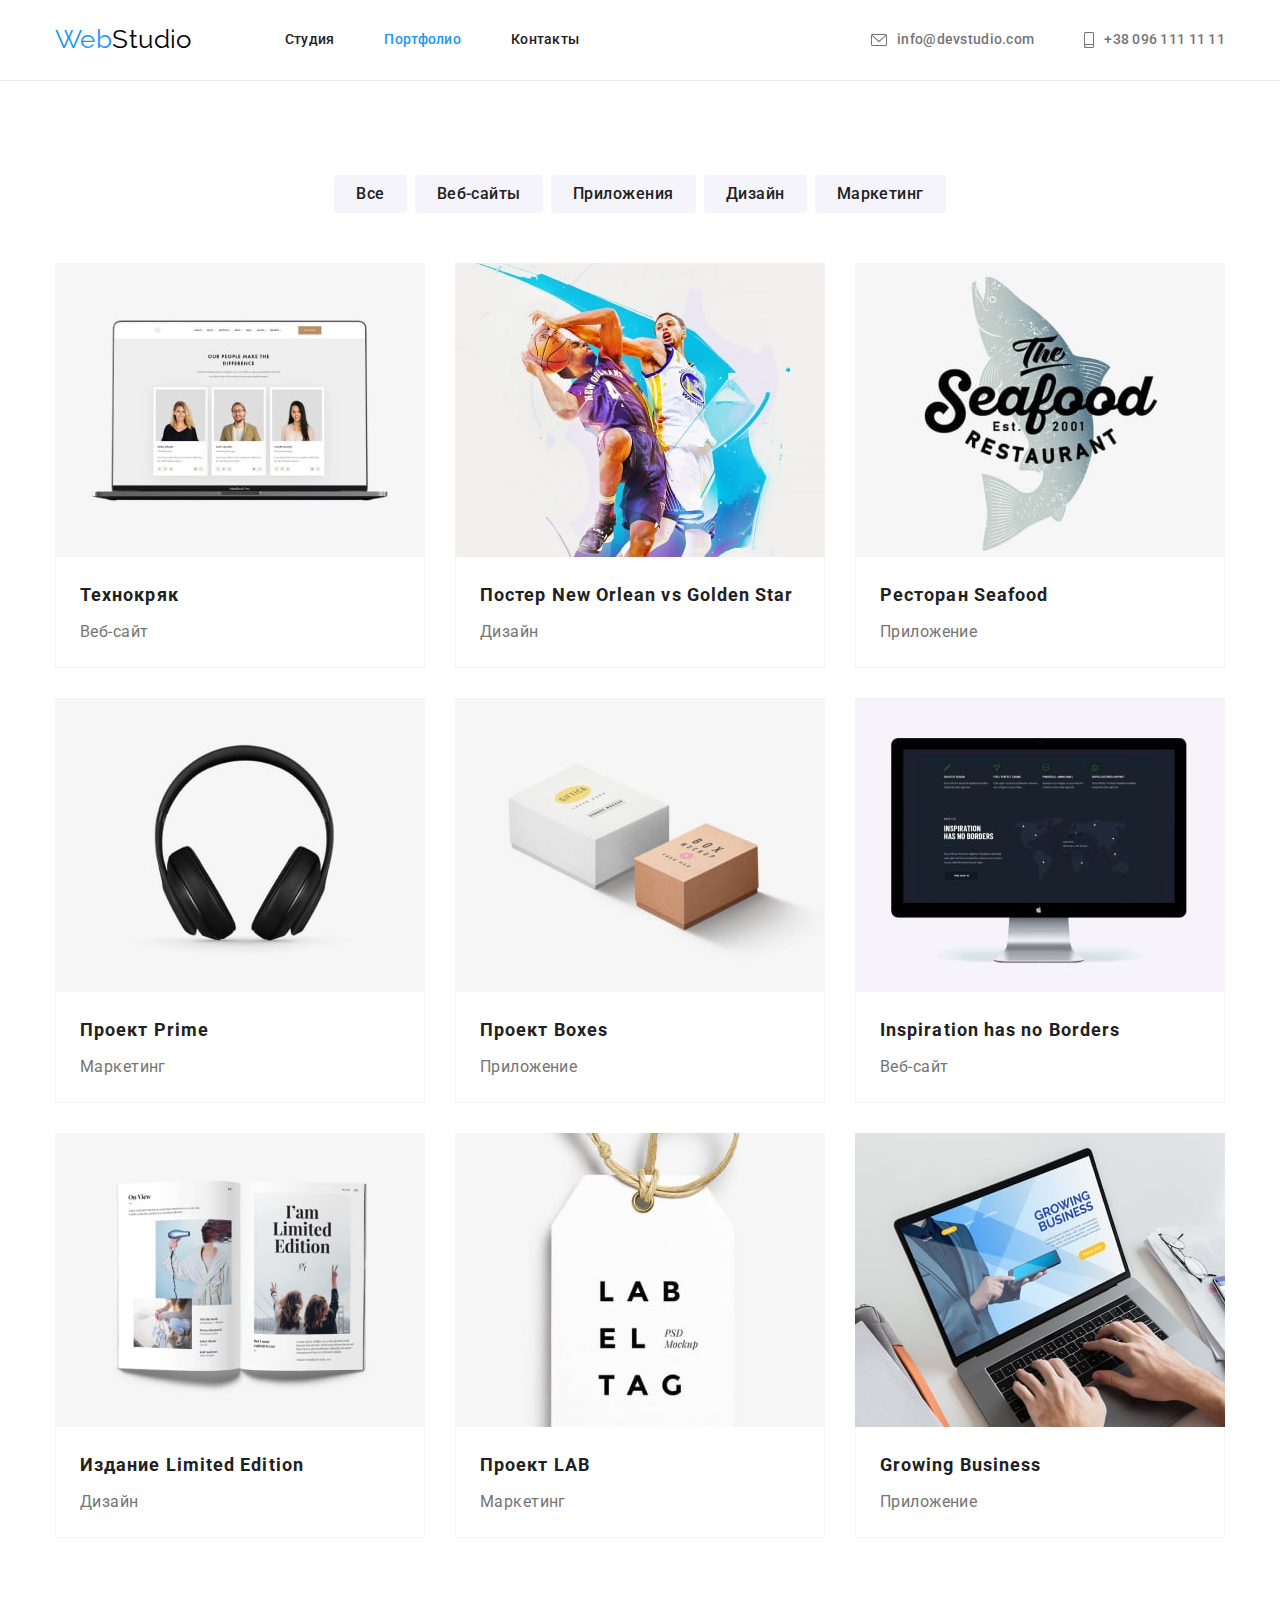
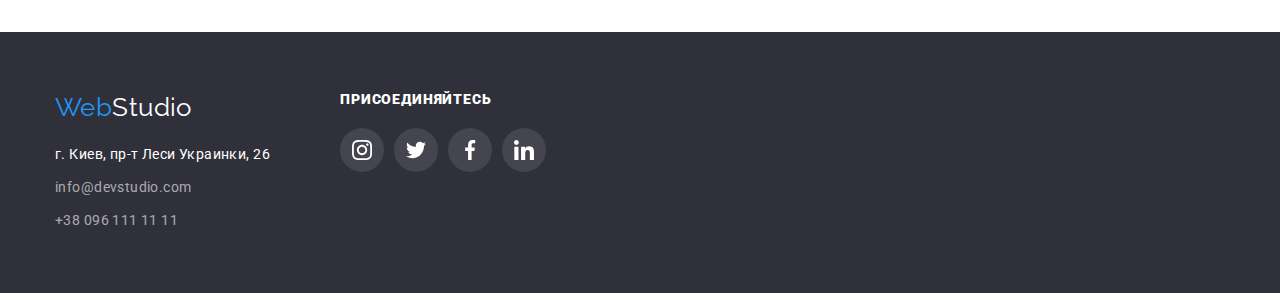
==== portfolio.html @ 4023d110 "Начало" ====
<!DOCTYPE html>
<html lang="ru">

<head>
  <meta charset="UTF-8">
  <meta http-equiv="X-UA-Compatible" content="IE=edge">
  <meta name="viewport" content="width=device-width, initial-scale=1.0">
  <title>Портфолио</title>
  <link rel="preconnect" href="https://fonts.googleapis.com">
  <link rel="preconnect" href="https://fonts.gstatic.com" crossorigin>
  <link href="https://fonts.googleapis.com/css2?family=Raleway:wght@700&family=Roboto:wght@400;500;700;900&display=swap"
    rel="stylesheet">
    <link rel="stylesheet" href="https://cdnjs.cloudflare.com/ajax/libs/modern-normalize/1.1.0/modern-normalize.min.css">
    <link rel="stylesheet" href="./css/styles.css">
</head>

<body>

<!-- Шапка сайта -->
  <header class="page-header">
    <div class="container">
      <nav class="page-header-nav">
        <a class="logo" href="./index.html"><span class="logo-web">Web</span>Studio</a>
        <ul class="list nav-list">
          <li class="nav-item"><a class="nav-link" href="./index.html">Студия</a></li>
          <li class="nav-item"><a class="active nav-link " href="./portfolio.html">Портфолио</a></li>
          <li class="nav-item"><a class="nav-link" href="/">Контакты</a></li>
        </ul>
      </nav>
      <ul class="nav-contacts list">
        <li class="nav-contact-item">
          <a class="nav-contact" href="mailto:info@devstudio.com">
            <svg class="nav-svg" width="16" height="12">
              <use href="./images/icons.svg#icon-envlope"></use>
            </svg>
            info@devstudio.com
          </a>
        </li>
        <li class="nav-contact-item">
          <a class="nav-contact" href="tel:+380961111111">
            <svg class="nav-svg" width="10" height="16">
              <use href="./images/icons.svg#icon-smartphone"></use>
            </svg>
            +38 096 111 11 11
          </a>
        </li>
      </ul>
    </div>
  </header>

  <main>
  <section class="portfolio section" >
    <h1 class="visually-hidden">Примеры наших работ в разных направлениях</h1>
  <!-- Фильтр сортировки элементов -->
    <h2 class="visually-hidden">Фильтр выбора работ</h2>
    <div class="container">
      <ul class="list portfolio-buttons">
        <li class="portfolio-item-btn"><button type="button" class="portfolio-button">Все</button></li>
        <li class="portfolio-item-btn"><button type="button" class="portfolio-button">Веб-сайты</button></li>
        <li class="portfolio-item-btn"><button type="button" class="portfolio-button">Приложения</button></li>
        <li class="portfolio-item-btn"><button type="button" class="portfolio-button">Дизайн</button></li>
        <li class="portfolio-item-btn"><button type="button" class="portfolio-button">Маркетинг</button></li>
      </ul>
    </div>

<!-- Список работ из портфолио -->
    <div class="container">
      <h2 class="visually-hidden">Галерея работ</h2>
      <ul class="list portfolio-list">
        <li class="portfolio-list-item">
          <a href="/">
            <img class="portfolio-photo" src="./images/project-technocrack.jpg" alt="скриншот веб-сайта технокряк" width="370">
            <div class="portfolio-frame">
              <h3 class="portfolio-name">Технокряк</h3>
              <p class="portfolio-type">Веб-сайт</p>
            </div>
          </a>
        </li>

        <li class="portfolio-list-item">
          <a href="/">
            <img  class="portfolio-photo" src="./images/neworlean-goldenstar-poster.jpg" alt="фотография постера New Orlean vs Golden Star" width="370">
            <div class="portfolio-frame">
              <h3 class="portfolio-name">Постер New Orlean vs Golden Star</h3>
              <p class="portfolio-type">Дизайн</p>
          </div>
          </a>
        </li>

        <li class="portfolio-list-item">
          <a href="/">
            <img  class="portfolio-photo" src="./images/seafood-restautant.jpg" alt="логотип ресторана Seafood" width="370">
            <div class="portfolio-frame">
              <h3 class="portfolio-name">Ресторан Seafood</h3>
            <p class="portfolio-type">Приложение</p>
          </div>
          </a>
        </li>

        <li class="portfolio-list-item">
          <a href="/">
            <img  class="portfolio-photo" src="./images/prime-project.jpg" alt="фотография наушников" width="370">
            <div class="portfolio-frame">
              <h3 class="portfolio-name">Проект Prime</h3>
            <p class="portfolio-type">Маркетинг</p>
          </div>
          </a>
        </li>

        <li class="portfolio-list-item">
          <a href="/">
            <img  class="portfolio-photo" src="./images/boxes-project.jpg" alt="фотография двух коробок" width="370">
            <div class="portfolio-frame">
              <h3 class="portfolio-name">Проект Boxes</h3>
            <p class="portfolio-type">Приложение</p>
          </div>
          </a>
        </li>
        
        <li class="portfolio-list-item">
          <a href="/">
            <img  class="portfolio-photo" src="./images/inspiration-has-no-borders.jpg" alt="фотография монитора с изображением" width="370">
            <div class="portfolio-frame">
              <h3 class="portfolio-name">Inspiration has no Borders</h3>
            <p class="portfolio-type">Веб-сайт</p>
          </div>
          </a>
        </li>
        
        <li class="portfolio-list-item">
          <a href="/">
            <img  class="portfolio-photo" src="./images/limited-edition-project.jpg" alt="фотография раскрытого журнала" width="370">
            <div class="portfolio-frame">
              <h3 class="portfolio-name">Издание Limited Edition</h3>
            <p class="portfolio-type">Дизайн</p>
          </div>
          </a>
        </li>

        <li class="portfolio-list-item">
          <a href="/">
            <img  class="portfolio-photo" src="./images/lab-project.jpg" alt="фотография бирки с логотипом LAB" width="370">
            <div class="portfolio-frame">
              <h3 class="portfolio-name">Проект LAB</h3>
            <p class="portfolio-type">Маркетинг</p>
          </div>
          </a>
        </li>

        <li class="portfolio-list-item">
          <a href="/">
            <img  class="portfolio-photo" src="./images/growing-business-project.jpg" alt="фотография человека с ноутбуком" width="370">
            <div class="portfolio-frame">
              <h3 class="portfolio-name">Growing Business</h3>
            <p class="portfolio-type">Приложение</p>
          </div>
          </a>
        </li>
        
      </ul>
    </div>
  </section>
  </main>
    
<!-- Футер сайта -->
<footer class="footer">
  <div class="container">
    <div class="contacts">
      <p class="logo"><a class="link" href="./index.html"><span class="logo-web">Web</span><span
            class="logo-footer">Studio</span></a></p>
      <ul class="footer-list list">
        <li>
          <p class="footer-address"><a class="link" href="https://goo.gl/maps/79tdAXcRNP72xCpw5">г. Киев, пр-т Леси
              Украинки, 26</a></p>
        </li>
        <li>
          <p class="footer-contacts mail"><a class="link" href="mailto:info@devstudio.com">info@devstudio.com</a></p>
        </li>
        <li>
          <p class="footer-contacts"><a class="link" href="tel:+380961111111"> +38 096 111 11 11</a></p>
        </li>
      </ul>
    </div>
    <div class="footer-sm">
      <h3 class="footer-call">Присоединяйтесь</h3>
      <ul class="social-media list">
        <li>
          <a class="sm-icon" href="/">
            <svg>
              <use href="./images/icons.svg#icon-insta"></use>
            </svg>
          </a>
        </li>
        <li>
          <a class="sm-icon" href="/">
            <svg>
              <use href="./images/icons.svg#icon-twitter"></use>
            </svg>
          </a>
        </li>
        <li>
          <a class="sm-icon" href="/">
            <svg>
              <use href="./images/icons.svg#icon-fb"></use>
            </svg>
          </a>
        </li>
        <li>
          <a class="sm-icon" href="/">
            <svg>
              <use href="./images/icons.svg#icon-linkdin"></use>
            </svg>
          </a>
        </li>
      </ul>
    </div>
  </div>
</footer>

</body>
</html>
---- css/styles.css ----
:root {
  --primary-text-color: #757575;
  --secondary-text-color: #212121;
  --hero-bgc: #2f303a;
  --hero-title: #ffffff;
  --bgc-color: #ffffff;
  --bgc-footer: #2f303a;
  --bgc-hero: #2f303a;
  --bgc-ourteam: #f5f4fa;
  --ff-accent: Raleway, sans-serif;
  --accent-color: #2196f3;
}

* {
  box-sizing: border-box;
}

body {
  color: var(--primary-text-color);
  background-color: var(--bgc-color);
  font-family: roboto, sans-serif;
  letter-spacing: 0.03em;
  font-size: 14px;
}

.section {
  padding: 94px 0 94px 0;
}

.list {
  list-style: none;
  margin: 0;
  padding: 0;
}

.link {
  text-decoration: none;
}

.container {
  width: 1200px;
  margin-left: auto;
  margin-right: auto;
  padding-left: 15px;
  padding-right: 15px;
}

h1,
h2,
h3,
p,
ul {
  margin: 0;
}

.visually-hidden {
  position: absolute;
  width: 1px;
  height: 1px;
  margin: -1px;
  padding: 0;
  overflow: hidden;
  border: 0;
  clip: rect(0 0 0 0);
}

.logo {
  color: black;
  font-family: var(--ff-accent);
  font-size: 26px;
  line-height: 1.2;
  text-decoration: none;
}

.nav-link:hover,
.nav-link:focus,
.nav-contact:focus,
.nav-contact:hover,
.logo-web,
.active.nav-link {
  color: var(--accent-color);
}

.title {
  color: var(--secondary-text-color);
  font-weight: 700;
  font-size: 36px;
  line-height: 1.17;
  text-align: center;
  margin-bottom: 50px;
}

/* ------------------ PAGE HEADER------------------------------ */
.page-header {
  border-bottom: 1px solid #ececec;
  background-color: var(--bgc-color);
}

/* ------------------ LOGO and MENU------------------------------ */
.page-header-nav {
  display: flex;
  align-items: center;
  margin-right: auto;
}

.page-header .container,
.nav-contacts {
  display: flex;
}

.nav-list {
  display: flex;
  margin-left: 93px;
}

.nav-item:not(:last-child) {
  margin-right: 50px;
}

.nav-link,
.nav-contact {
  display: flex;
  padding-top: 32px;
  padding-bottom: 32px;
  align-items: center;

  font-weight: 500;
  line-height: 1.14;
  letter-spacing: 0.02em;
  text-decoration: none;
  color: var(--primary-text-color);
}

.nav-link {
  color: var(--secondary-text-color);
}

.nav-contact-item:not(:last-child) {
  margin-right: 50px;
}

.nav-svg {
  margin-right: 10px;
  --color: currentColor;
}

/* ------------------ HERO SECTION ------------------------------ */
.hero {
  max-width: 1600px;
  margin-left: auto;
  margin-right: auto;
  background-color: var(--hero-bgc);
  background-image: linear-gradient(
      to right,
      rgba(47, 48, 58, 0.4),
      rgba(47, 48, 58, 0.4)
    ),
    url("../images/hero-image.jpg");

  background-repeat: no-repeat;
  background-size: cover;
  background-position: 50% 50%;

  padding-top: 200px;
  padding-bottom: 200px;
  text-align: center;
}

.hero-title {
  color: var(--hero-title);
  font-weight: 900;
  font-size: 44px;
  line-height: 1.36;
  letter-spacing: 0.06em;
  text-transform: uppercase;
  margin-bottom: 30px;
}

.hero-button {
  font-family: roboto, sans-serif;
  border-width: 0;
  font-weight: 700;
  font-size: 16px;
  line-height: 1.88;
  text-align: center;
  letter-spacing: 0.06em;
  text-decoration: none;
  cursor: pointer;
  color: var(--hero-title);
  background-color: var(--accent-color);

  padding: 10px 32px 10px 32px;
  box-shadow: 0px 4px 4px rgba(0, 0, 0, 0.15);
  border-radius: 4px;
  min-width: 200px;
}

/* ------------------- FEATURES SECTION ---------------*/
.features-list {
  display: flex;
}

.features-item {
  width: calc((100% - 90px) / 3);
}

.features-item:not(:last-child) {
  margin-right: 30px;
}

.features-item-title {
  color: var(--secondary-text-color);
  font-size: 14px;
  font-weight: 700;
  line-height: 1.14;
  text-transform: uppercase;
  margin-bottom: 10px;
}

.features-text {
  line-height: 1.71;
}

.features-pic-place {
  display: flex;
  align-items: center;
  justify-content: center;
  width: 100%;
  height: 120px;
  margin-bottom: 30px;
  border-radius: 4px;
  background-color: var(--bgc-ourteam);
}

.features-pic {
  width: 70px;
  height: 70px;
}

/* ------------------- ABOUT SECTION ---------------------------------*/
.about {
  padding-top: 0;
}

.about-list {
  display: flex;
}

.about-item + .about-item {
  margin-left: 30px;
}

.about-img {
  display: block;
}

/* ------------------- TEAM SECTION ---------------*/
.team {
  background-color: var(--bgc-ourteam);
}

.team-list {
  display: flex;
}

.team-card {
  width: calc((100% - 90px) / 4);
  box-shadow: 0px 1px 3px rgba(0, 0, 0, 0.12), 0px 1px 1px rgba(0, 0, 0, 0.14),
    0px 2px 1px rgba(0, 0, 0, 0.2);
  border-radius: 0px 0px 4px 4px;
  background-color: var(--bgc-color);
}

.team-card:not(:last-child) {
  margin-right: 30px;
}

.team-img {
  display: block;
}

.team-item {
  padding: 30px 32px 30px 32px;
}

.team-name {
  font-weight: 500;
  font-size: 16px;
  line-height: 1.19;
  text-align: center;
  margin-bottom: 10px;
  color: var(--secondary-text-color);
}

.team-position {
  font-size: 16px;
  line-height: 1.19;
  text-align: center;
  margin-bottom: 16px;
}

.social-media {
  display: flex;
  justify-content: center;
}

.sm-icon {
  display: flex;
  width: 44px;
  height: 44px;
  border-radius: 50%;
  align-items: center;
  justify-content: center;
}

.sm-icon:focus svg,
.sm-icon:hover svg {
  fill: #ffffff;
}

.sm-icon svg {
  width: 20px;
  height: 20px;
  fill: #afb1b8;
}

/* ---------------- CLIENTS --------------------------- */

.clients-list {
  display: flex;
  margin-right: -30px;
}

.clients-list li {
  width: calc((100%-150px) / 6);
  height: 92px;
  margin-right: 30px;
}

.client-link {
  display: flex;
  width: 100%;
  height: 100%;
  border: 1px solid #afb1b8;
  box-sizing: border-box;
  border-radius: 4px;
  justify-content: center;
  align-items: center;
}

.client-link:hover,
.client-link:focus {
  border: 1px solid var(--accent-color);
}

.client-link:hover svg,
.client-link:focus svg {
  fill: var(--accent-color);
}

.client-link svg {
  width: 106px;
  height: 60px;
  fill: #afb1b8;
}

/* ---------------- FOOTER --------------------------- */

.footer {
  background-color: var(--bgc-footer);
  padding-top: 60px;
  padding-bottom: 60px;
}

.footer .container {
  display: flex;
}

.logo-footer {
  color: #ffffff;
}

.footer .logo {
  margin-bottom: 20px;
}

.footer-address {
  margin-bottom: 9px;
}

.footer-address a {
  color: #fff;
  line-height: 1.71;
}

.footer-contacts a {
  color: rgba(255, 255, 255, 0.6);
  line-height: 1.71;
}

.footer-contacts.mail {
  margin-bottom: 9px;
}

.footer-sm {
  margin-left: 70px;
}

.footer-call {
  color: #ffffff;
  font-weight: 900;
  font-size: 14px;
  line-height: 1.14;
  letter-spacing: 0.06em;
  text-transform: uppercase;
  margin-bottom: 20px;
}

.footer-sm .sm-icon {
  background: rgba(255, 255, 255, 0.1);
}

.footer-sm .sm-icon svg {
  fill: #ffffff;
}

.social-media li:not(:last-child) {
  margin-right: 10px;
}

.sm-icon:hover,
.sm-icon:focus {
  background-color: var(--accent-color);
}

/* ---------------- PORTFOLIO SECTION -------------------- */
.portfolio-buttons {
  display: flex;
  justify-content: center;
  margin-bottom: 50px;
}

.portfolio-button {
  border-radius: 4px;
  padding: 6px 22px 6px 22px;

  color: var(--secondary-text-color);
  font-family: roboto, sans-serif;
  background-color: #f5f4fa;
  font-weight: 500;
  font-size: 16px;
  line-height: 1.62;
  text-align: center;
  border-width: 0;
  letter-spacing: 0.03em;

  cursor: pointer;
}

.portfolio-item-btn:not(:last-child) {
  margin-right: 8px;
}

.portfolio-button:focus,
.portfolio-button:hover {
  color: #ffffff;
  background-color: var(--accent-color);
  box-shadow: 0px 3px 1px rgba(0, 0, 0, 0.1), 0px 1px 2px rgba(0, 0, 0, 0.08),
    0px 2px 2px rgba(0, 0, 0, 0.12);
}

.portfolio-photo {
  display: block;
}

.portfolio-name {
  color: var(--secondary-text-color);
  font-weight: 700;
  font-size: 18px;
  line-height: 2;
  letter-spacing: 0.06em;
  margin-bottom: 4px;
}

.portfolio-type {
  font-size: 16px;
  line-height: 1.87;
  color: var(--primary-text-color);
  /* margin-bottom: 20px; */
}
.portfolio-list a {
  text-decoration: none;
}

.portfolio-list {
  display: flex;
  flex-wrap: wrap;
}

.portfolio-list-item {
  margin-right: 30px;
  margin-bottom: 30px;
}

.portfolio-list-item:nth-child(3n) {
  margin-right: 0;
}

.portfolio-list-item:nth-last-child(-n + 3) {
  margin-bottom: 0;
}

.portfolio-frame {
  border: 1px solid var(--bgc-ourteam);
  border-top: none;
  padding-top: 20px;
  padding-left: 24px;
  padding-right: 24px;
  padding-bottom: 20px;
}

.portfolio-list-item:focus,
.portfolio-list-item:hover {
  box-shadow: 0px 1px 1px rgba(0, 0, 0, 0.12), 0px 4px 4px rgba(0, 0, 0, 0.06),
    1px 4px 6px rgba(0, 0, 0, 0.16);
}
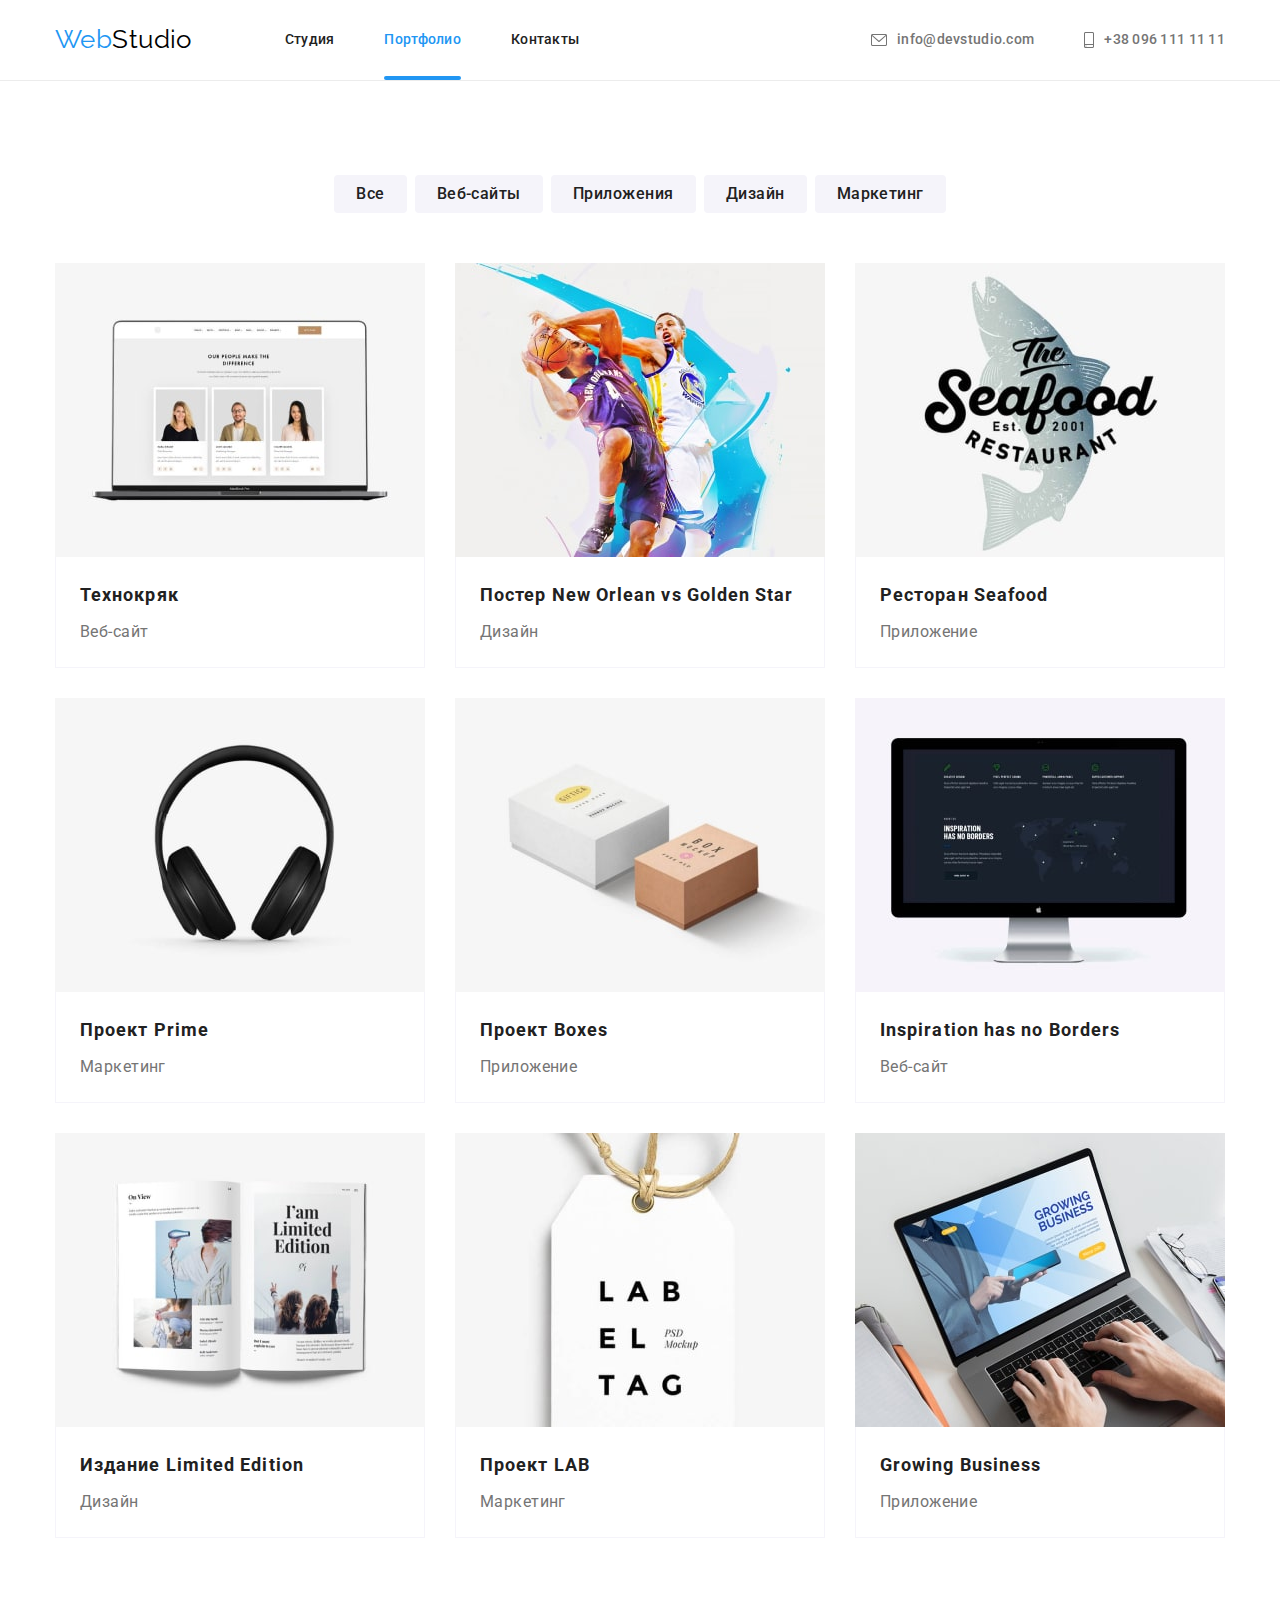
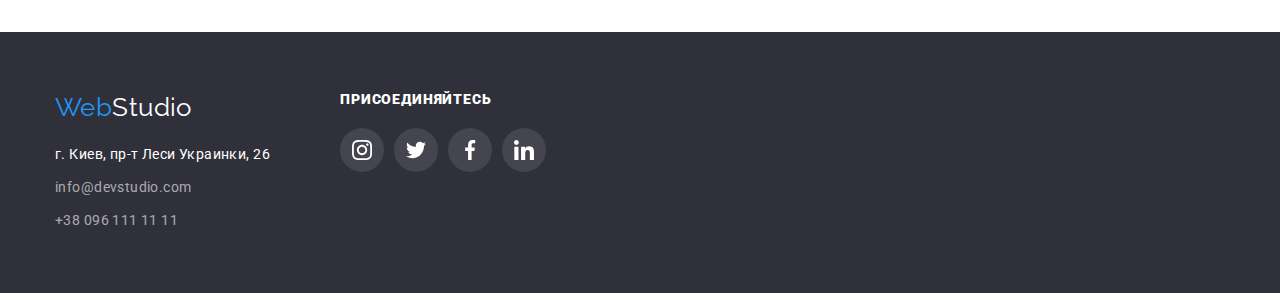
==== commit 6d491f48: "работаю над модалкой" ====
--- a/portfolio.html
+++ b/portfolio.html
@@ -69,7 +69,10 @@
       <ul class="list portfolio-list">
         <li class="portfolio-list-item">
           <a href="/">
-            <img class="portfolio-photo" src="./images/project-technocrack.jpg" alt="скриншот веб-сайта технокряк" width="370">
+            <div class="portfolio-thumb">
+              <img class="portfolio-photo" src="./images/project-technocrack.jpg" alt="скриншот веб-сайта технокряк" width="370">
+              <p class="portfolio-overlay">Технокряк это современная площадка распространения коронавируса. Компании используют эту платформу для цифрового шпионажа и атак на защищённые сервера конкурентов.</p>
+            </div>
             <div class="portfolio-frame">
               <h3 class="portfolio-name">Технокряк</h3>
               <p class="portfolio-type">Веб-сайт</p>
@@ -79,7 +82,10 @@
 
         <li class="portfolio-list-item">
           <a href="/">
-            <img  class="portfolio-photo" src="./images/neworlean-goldenstar-poster.jpg" alt="фотография постера New Orlean vs Golden Star" width="370">
+            <div class="portfolio-thumb">
+              <img  class="portfolio-photo" src="./images/neworlean-goldenstar-poster.jpg" alt="фотография постера New Orlean vs Golden Star" width="370">
+              <p class="portfolio-overlay">Технокряк это современная площадка распространения коронавируса. Компании используют эту платформу для цифрового шпионажа и атак на защищённые сервера конкурентов.</p>
+            </div>
             <div class="portfolio-frame">
               <h3 class="portfolio-name">Постер New Orlean vs Golden Star</h3>
               <p class="portfolio-type">Дизайн</p>
@@ -89,7 +95,10 @@
 
         <li class="portfolio-list-item">
           <a href="/">
-            <img  class="portfolio-photo" src="./images/seafood-restautant.jpg" alt="логотип ресторана Seafood" width="370">
+            <div class="portfolio-thumb">
+              <img  class="portfolio-photo" src="./images/seafood-restautant.jpg" alt="логотип ресторана Seafood" width="370">
+              <p class="portfolio-overlay">Технокряк это современная площадка распространения коронавируса. Компании используют эту платформу для цифрового шпионажа и атак на защищённые сервера конкурентов.</p>
+            </div>
             <div class="portfolio-frame">
               <h3 class="portfolio-name">Ресторан Seafood</h3>
             <p class="portfolio-type">Приложение</p>
@@ -99,7 +108,10 @@
 
         <li class="portfolio-list-item">
           <a href="/">
-            <img  class="portfolio-photo" src="./images/prime-project.jpg" alt="фотография наушников" width="370">
+            <div class="portfolio-thumb">
+              <img  class="portfolio-photo" src="./images/prime-project.jpg" alt="фотография наушников" width="370">
+              <p class="portfolio-overlay">Технокряк это современная площадка распространения коронавируса. Компании используют эту платформу для цифрового шпионажа и атак на защищённые сервера конкурентов.</p>
+            </div>
             <div class="portfolio-frame">
               <h3 class="portfolio-name">Проект Prime</h3>
             <p class="portfolio-type">Маркетинг</p>
@@ -109,7 +121,10 @@
 
         <li class="portfolio-list-item">
           <a href="/">
-            <img  class="portfolio-photo" src="./images/boxes-project.jpg" alt="фотография двух коробок" width="370">
+            <div class="portfolio-thumb">
+              <img  class="portfolio-photo" src="./images/boxes-project.jpg" alt="фотография двух коробок" width="370">
+              <p class="portfolio-overlay">Технокряк это современная площадка распространения коронавируса. Компании используют эту платформу для цифрового шпионажа и атак на защищённые сервера конкурентов.</p>
+            </div>
             <div class="portfolio-frame">
               <h3 class="portfolio-name">Проект Boxes</h3>
             <p class="portfolio-type">Приложение</p>
@@ -119,7 +134,10 @@
         
         <li class="portfolio-list-item">
           <a href="/">
-            <img  class="portfolio-photo" src="./images/inspiration-has-no-borders.jpg" alt="фотография монитора с изображением" width="370">
+            <div class="portfolio-thumb">
+              <img  class="portfolio-photo" src="./images/inspiration-has-no-borders.jpg" alt="фотография монитора с изображением" width="370">
+              <p class="portfolio-overlay">Технокряк это современная площадка распространения коронавируса. Компании используют эту платформу для цифрового шпионажа и атак на защищённые сервера конкурентов.</p>
+            </div>
             <div class="portfolio-frame">
               <h3 class="portfolio-name">Inspiration has no Borders</h3>
             <p class="portfolio-type">Веб-сайт</p>
@@ -129,7 +147,10 @@
         
         <li class="portfolio-list-item">
           <a href="/">
-            <img  class="portfolio-photo" src="./images/limited-edition-project.jpg" alt="фотография раскрытого журнала" width="370">
+            <div class="portfolio-thumb">
+              <img  class="portfolio-photo" src="./images/limited-edition-project.jpg" alt="фотография раскрытого журнала" width="370">
+              <p class="portfolio-overlay">Технокряк это современная площадка распространения коронавируса. Компании используют эту платформу для цифрового шпионажа и атак на защищённые сервера конкурентов.</p>
+            </div>
             <div class="portfolio-frame">
               <h3 class="portfolio-name">Издание Limited Edition</h3>
             <p class="portfolio-type">Дизайн</p>
@@ -139,7 +160,10 @@
 
         <li class="portfolio-list-item">
           <a href="/">
-            <img  class="portfolio-photo" src="./images/lab-project.jpg" alt="фотография бирки с логотипом LAB" width="370">
+            <div class="portfolio-thumb">
+              <img  class="portfolio-photo" src="./images/lab-project.jpg" alt="фотография бирки с логотипом LAB" width="370">
+              <p class="portfolio-overlay">Технокряк это современная площадка распространения коронавируса. Компании используют эту платформу для цифрового шпионажа и атак на защищённые сервера конкурентов.</p>
+            </div>
             <div class="portfolio-frame">
               <h3 class="portfolio-name">Проект LAB</h3>
             <p class="portfolio-type">Маркетинг</p>
@@ -149,7 +173,10 @@
 
         <li class="portfolio-list-item">
           <a href="/">
-            <img  class="portfolio-photo" src="./images/growing-business-project.jpg" alt="фотография человека с ноутбуком" width="370">
+            <div class="portfolio-thumb">
+              <img  class="portfolio-photo" src="./images/growing-business-project.jpg" alt="фотография человека с ноутбуком" width="370">
+              <p class="portfolio-overlay">Технокряк это современная площадка распространения коронавируса. Компании используют эту платформу для цифрового шпионажа и атак на защищённые сервера конкурентов.</p>
+            </div>
             <div class="portfolio-frame">
               <h3 class="portfolio-name">Growing Business</h3>
             <p class="portfolio-type">Приложение</p>
--- a/css/styles.css
+++ b/css/styles.css
@@ -90,6 +90,13 @@
   margin-bottom: 50px;
 }
 
+h3 {
+  font-size: 14px;
+  font-weight: 700;
+  line-height: 1.14;
+  text-transform: uppercase;
+}
+
 /* ------------------ PAGE HEADER------------------------------ */
 .page-header {
   border-bottom: 1px solid #ececec;
@@ -129,6 +136,8 @@
   letter-spacing: 0.02em;
   text-decoration: none;
   color: var(--primary-text-color);
+
+  transition: color 250ms cubic-bezier(0.4, 0, 0.2, 1);
 }
 
 .nav-link {
@@ -142,6 +151,22 @@
 .nav-svg {
   margin-right: 10px;
   --color: currentColor;
+}
+
+.nav-item {
+  position: relative;
+}
+
+.active::after {
+  content: '';
+  display: block;
+  position: absolute;
+  bottom: 0;
+  left: 0;
+  width: 100%;
+  height: 4px;
+  border-radius: 2px;
+  background-color: var(--accent-color);
 }
 
 /* ------------------ HERO SECTION ------------------------------ */
@@ -195,6 +220,43 @@
   min-width: 200px;
 }
 
+/* ------------------- MODAL ---------------*/
+.backdrop {
+  position: fixed;
+  top: 0;
+  height: 0;
+  width: 100%;
+  height: 100%;
+  background: rgba(0, 0, 0, 0.2);
+}
+
+.backdrop.is-hidden {
+  /* opacity: 0; */
+  pointer-events: none;
+}
+
+.modal {
+  position: absolute;
+  top: 50%;
+  left: 50%;
+  min-width: 528px;
+  min-height: 581px;
+  background: var(--bgc-color);
+  transform: translate(-50%, -50%);
+  padding: 8px;
+}
+
+.icon-close {
+  position: fixed;
+  right: 8px;
+  top: 8px;
+  width: 30px;
+  height: 30px;
+  --color2: rgba(0, 0, 0, 0.1);
+  --color3: black;
+  --color1: none;
+}
+
 /* ------------------- FEATURES SECTION ---------------*/
 .features-list {
   display: flex;
@@ -210,10 +272,6 @@
 
 .features-item-title {
   color: var(--secondary-text-color);
-  font-size: 14px;
-  font-weight: 700;
-  line-height: 1.14;
-  text-transform: uppercase;
   margin-bottom: 10px;
 }
 
@@ -246,6 +304,25 @@
   display: flex;
 }
 
+.about-item {
+  position: relative;
+}
+
+.about-note {
+  display: block;
+  position: absolute;
+  bottom: 0;
+  left: 0;
+  width: 100%;
+  height: 70px;
+  text-align: center;
+  padding-top: 27px;
+  padding-bottom: 27px;
+  
+  background: rgba(47, 48, 58, 0.8);
+  color: #ffffff;
+}
+
 .about-item + .about-item {
   margin-left: 30px;
 }
@@ -311,6 +388,8 @@
   border-radius: 50%;
   align-items: center;
   justify-content: center;
+
+  transition: background 250ms cubic-bezier(0.4, 0, 0.2, 1);
 }
 
 .sm-icon:focus svg,
@@ -322,6 +401,8 @@
   width: 20px;
   height: 20px;
   fill: #afb1b8;
+
+  transition: fill 250ms cubic-bezier(0.4, 0, 0.2, 1);;
 }
 
 /* ---------------- CLIENTS --------------------------- */
@@ -346,6 +427,8 @@
   border-radius: 4px;
   justify-content: center;
   align-items: center;
+
+  transition: border 250ms cubic-bezier(0.4, 0, 0.2, 1);
 }
 
 .client-link:hover,
@@ -362,6 +445,7 @@
   width: 106px;
   height: 60px;
   fill: #afb1b8;
+  transition: fill 250ms cubic-bezier(0.4, 0, 0.2, 1);
 }
 
 /* ---------------- FOOTER --------------------------- */
@@ -418,6 +502,7 @@
 
 .footer-sm .sm-icon {
   background: rgba(255, 255, 255, 0.1);
+  transition: background 250ms cubic-bezier(0.4, 0, 0.2, 1);
 }
 
 .footer-sm .sm-icon svg {
@@ -455,6 +540,11 @@
   letter-spacing: 0.03em;
 
   cursor: pointer;
+
+  transition:
+    background-color 250ms cubic-bezier(0.4, 0, 0.2, 1),
+    color 250ms cubic-bezier(0.4, 0, 0.2, 1),
+    box-shadow 250ms cubic-bezier(0.4, 0, 0.2, 1);
 }
 
 .portfolio-item-btn:not(:last-child) {
@@ -471,6 +561,29 @@
 
 .portfolio-photo {
   display: block;
+}
+
+.portfolio-overlay {
+  position: absolute;
+  display: block;
+  top: 100%;
+  left: 0;
+  width: 100%;
+  height: 294px;
+  padding: 63px 24px;
+  font-size: 18px;
+  line-height: 1.56;
+  letter-spacing: 0.03em;
+
+  color: #FFFFFF;
+  background: rgba(33, 150, 243, 0.9);
+
+  transition: top 250ms cubic-bezier(0.4, 0, 0.2, 1); 
+}
+
+.portfolio-thumb {
+  overflow: hidden;
+  position: relative;
 }
 
 .portfolio-name {
@@ -480,14 +593,15 @@
   line-height: 2;
   letter-spacing: 0.06em;
   margin-bottom: 4px;
+  text-transform: none;
 }
 
 .portfolio-type {
   font-size: 16px;
   line-height: 1.87;
   color: var(--primary-text-color);
-  /* margin-bottom: 20px; */
-}
+}
+
 .portfolio-list a {
   text-decoration: none;
 }
@@ -523,4 +637,9 @@
 .portfolio-list-item:hover {
   box-shadow: 0px 1px 1px rgba(0, 0, 0, 0.12), 0px 4px 4px rgba(0, 0, 0, 0.06),
     1px 4px 6px rgba(0, 0, 0, 0.16);
-}
+  }
+
+.portfolio-list-item:focus .portfolio-overlay,
+.portfolio-list-item:hover .portfolio-overlay {
+  top: 0;  
+}